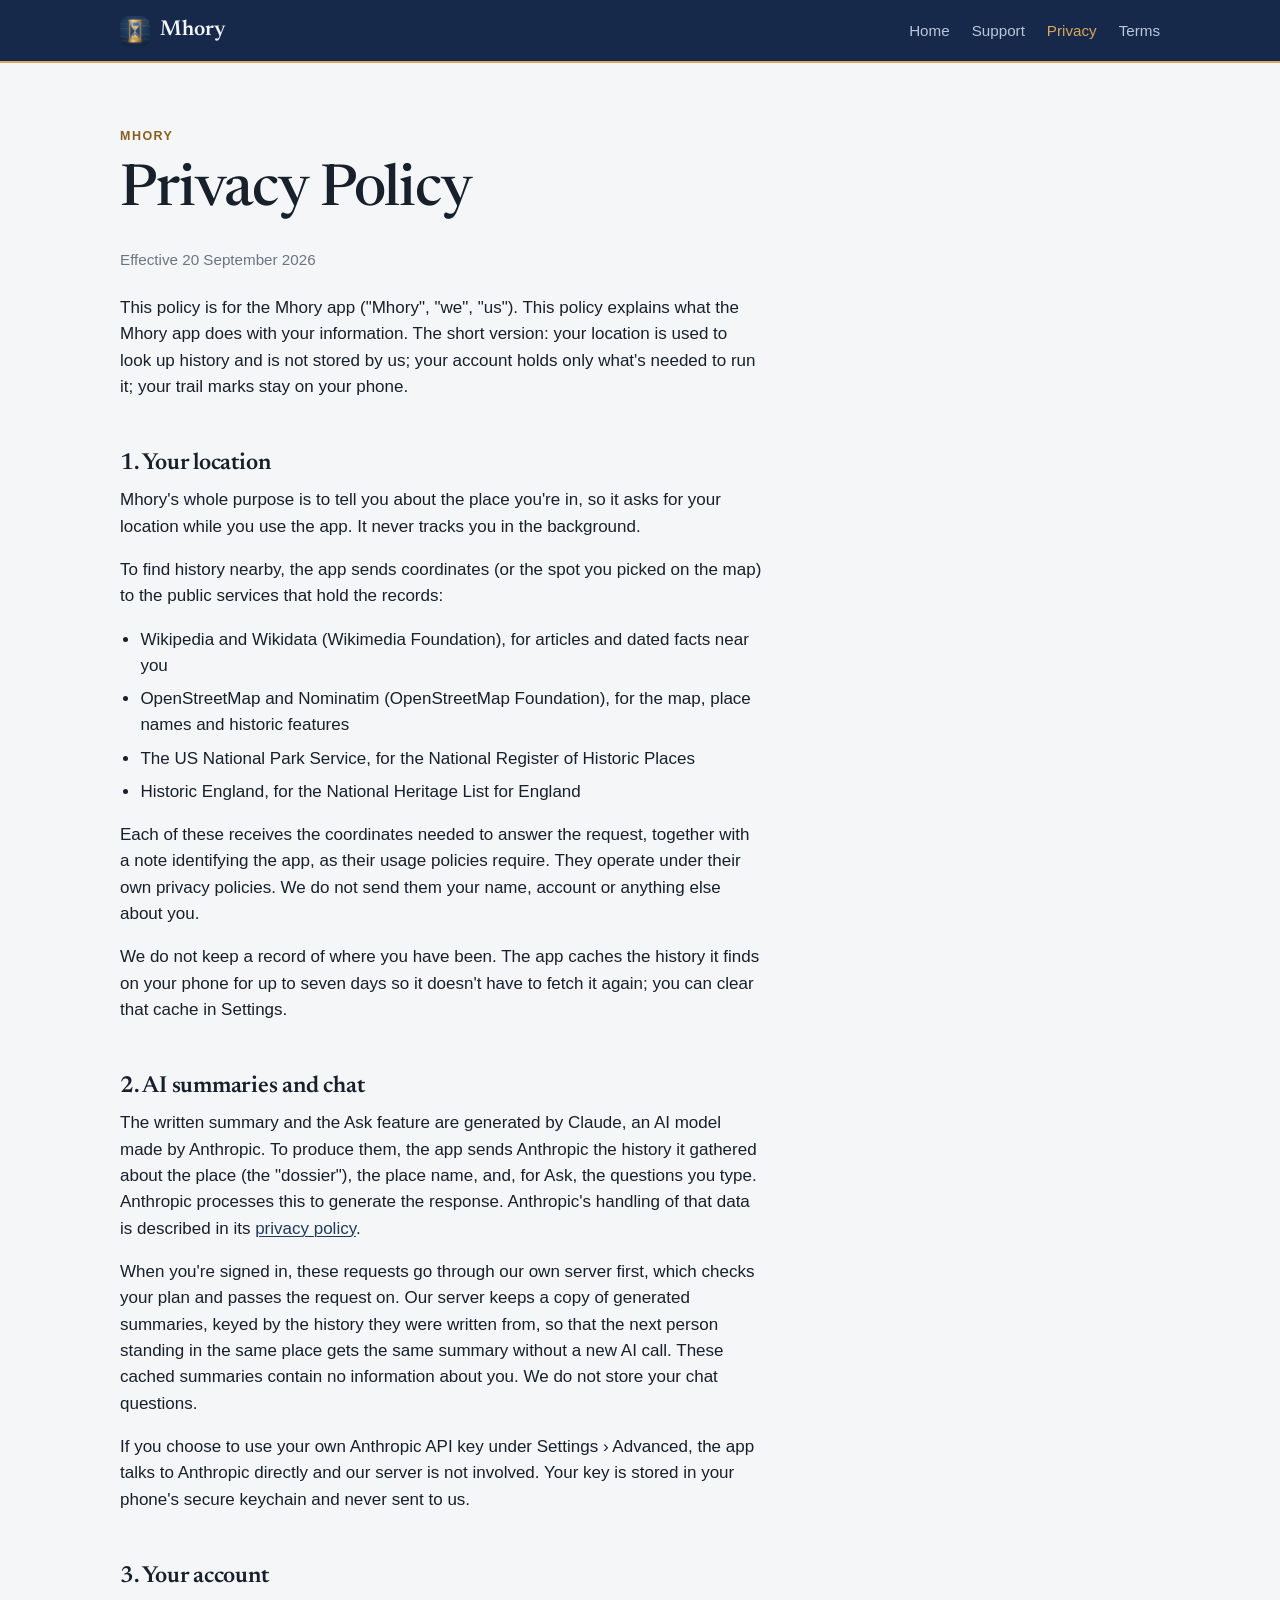
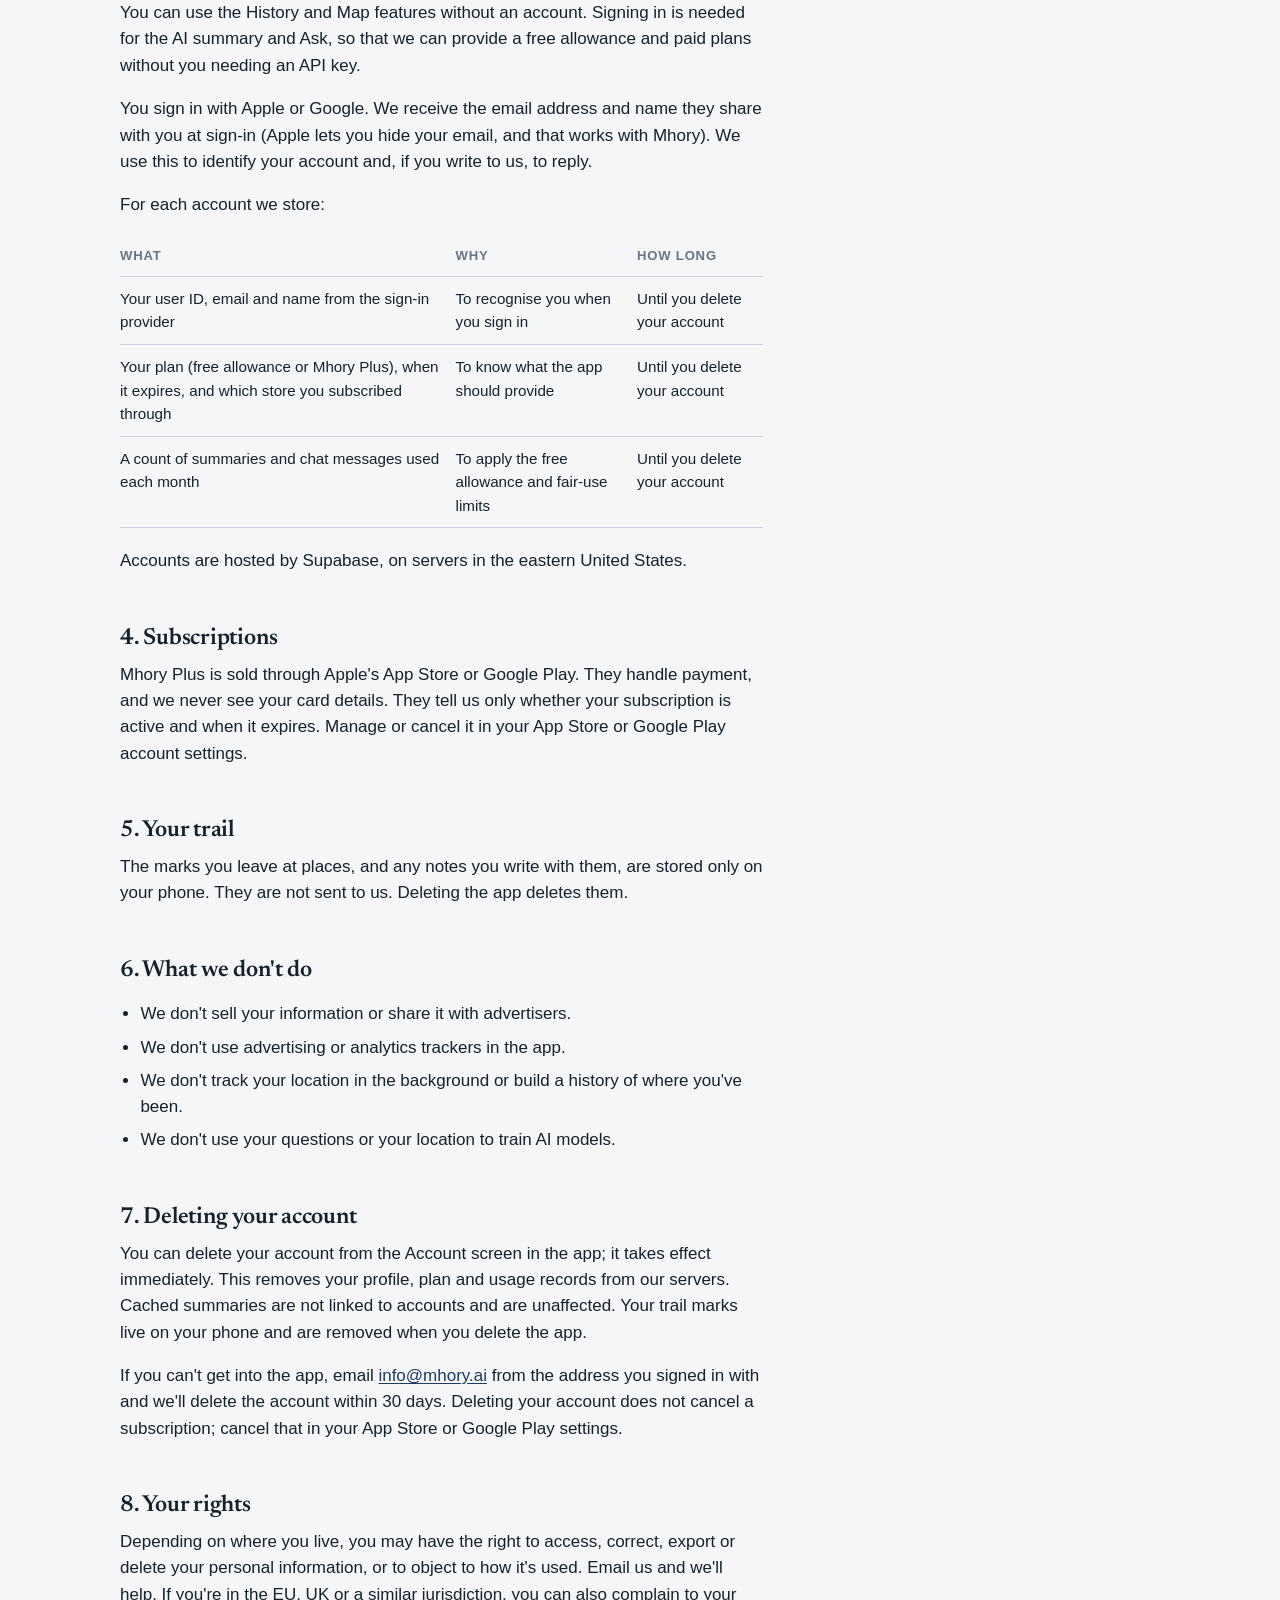
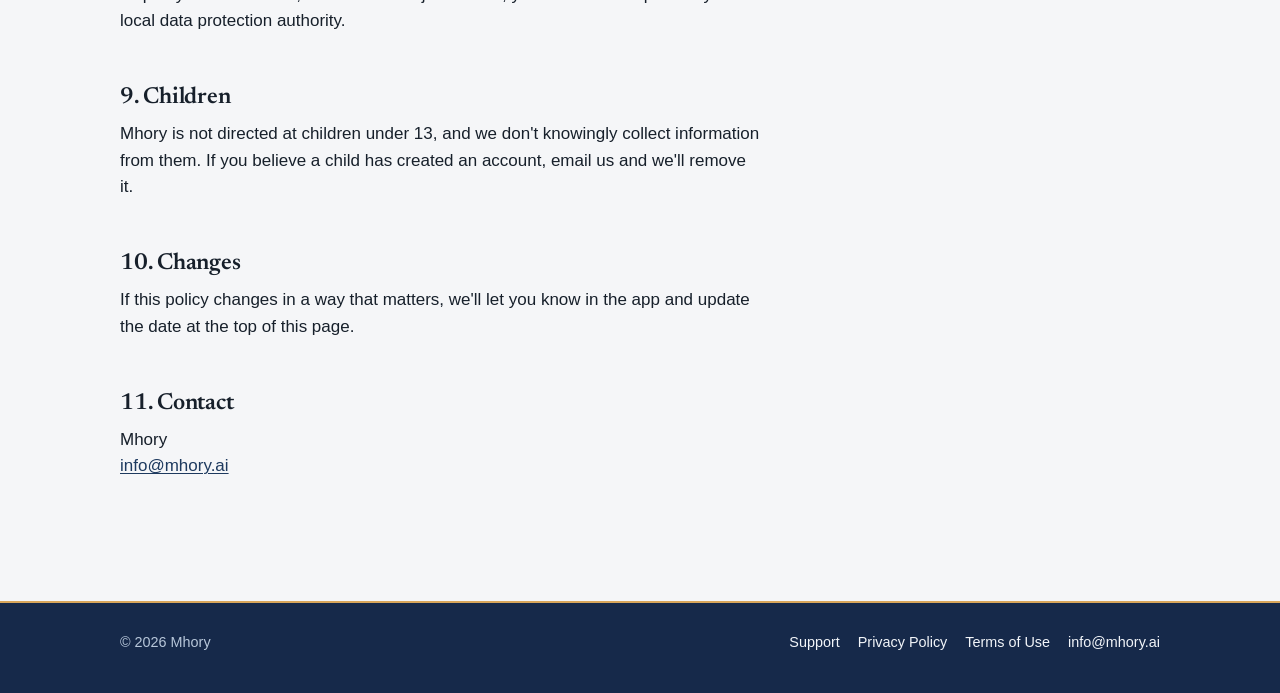
==== privacy.html @ 494e183d "Mhory launch site Co-Authored-By: Claude Fable 5.1 <noreply@anthropic.com>" ====
<!doctype html>
<html lang="en">
<head>
  <meta charset="utf-8">
  <meta name="viewport" content="width=device-width, initial-scale=1, viewport-fit=cover">
  <title>Privacy Policy — Mhory</title>
  <meta name="description" content="How Mhory handles your location, account and questions.">
  <meta name="theme-color" content="#1e3a5f">
  <link rel="canonical" href="https://mhory.ai/privacy.html">
  <link rel="icon" href="assets/favicon-64.png" sizes="64x64">
  <link rel="apple-touch-icon" href="assets/apple-touch-icon.png">
  <link rel="preconnect" href="https://fonts.googleapis.com">
  <link rel="preconnect" href="https://fonts.gstatic.com" crossorigin>
  <link href="https://fonts.googleapis.com/css2?family=Newsreader:opsz,wght@6..72,500;6..72,600&display=swap" rel="stylesheet">
  <link rel="stylesheet" href="site.css">
</head>
<body>

<header class="band">
  <nav class="wrap nav" aria-label="Site">
    <a class="brand" href="index.html"><img src="assets/favicon-64.png" alt="" width="30" height="30">Mhory</a>
    <ul>
      <li><a href="index.html">Home</a></li>
      <li><a href="support.html">Support</a></li>
      <li><a href="privacy.html" aria-current="page">Privacy</a></li>
      <li><a href="terms.html">Terms</a></li>
    </ul>
  </nav>
</header>

<main class="wrap">
  <div class="page-head">
    <p class="eyebrow">Mhory</p>
    <h1>Privacy Policy</h1>
    <p class="meta">Effective 20 September 2026</p>
  </div>

  <div class="prose legal">
    <p>This policy is for the Mhory app ("Mhory", "we", "us"). This policy explains what the Mhory app does with your information. The short version: your location is used to look up history and is not stored by us; your account holds only what's needed to run it; your trail marks stay on your phone.</p>

    <h2>1. Your location</h2>
    <p>Mhory's whole purpose is to tell you about the place you're in, so it asks for your location while you use the app. It never tracks you in the background.</p>
    <p>To find history nearby, the app sends coordinates (or the spot you picked on the map) to the public services that hold the records:</p>
    <ul>
      <li>Wikipedia and Wikidata (Wikimedia Foundation), for articles and dated facts near you</li>
      <li>OpenStreetMap and Nominatim (OpenStreetMap Foundation), for the map, place names and historic features</li>
      <li>The US National Park Service, for the National Register of Historic Places</li>
      <li>Historic England, for the National Heritage List for England</li>
    </ul>
    <p>Each of these receives the coordinates needed to answer the request, together with a note identifying the app, as their usage policies require. They operate under their own privacy policies. We do not send them your name, account or anything else about you.</p>
    <p>We do not keep a record of where you have been. The app caches the history it finds on your phone for up to seven days so it doesn't have to fetch it again; you can clear that cache in Settings.</p>

    <h2>2. AI summaries and chat</h2>
    <p>The written summary and the Ask feature are generated by Claude, an AI model made by Anthropic. To produce them, the app sends Anthropic the history it gathered about the place (the "dossier"), the place name, and, for Ask, the questions you type. Anthropic processes this to generate the response. Anthropic's handling of that data is described in its <a href="https://www.anthropic.com/privacy" rel="noopener">privacy policy</a>.</p>
    <p>When you're signed in, these requests go through our own server first, which checks your plan and passes the request on. Our server keeps a copy of generated summaries, keyed by the history they were written from, so that the next person standing in the same place gets the same summary without a new AI call. These cached summaries contain no information about you. We do not store your chat questions.</p>
    <p>If you choose to use your own Anthropic API key under Settings › Advanced, the app talks to Anthropic directly and our server is not involved. Your key is stored in your phone's secure keychain and never sent to us.</p>

    <h2>3. Your account</h2>
    <p>You can use the History and Map features without an account. Signing in is needed for the AI summary and Ask, so that we can provide a free allowance and paid plans without you needing an API key.</p>
    <p>You sign in with Apple or Google. We receive the email address and name they share with you at sign-in (Apple lets you hide your email, and that works with Mhory). We use this to identify your account and, if you write to us, to reply.</p>
    <p>For each account we store:</p>
    <table>
      <tr><th>What</th><th>Why</th><th>How long</th></tr>
      <tr><td>Your user ID, email and name from the sign-in provider</td><td>To recognise you when you sign in</td><td>Until you delete your account</td></tr>
      <tr><td>Your plan (free allowance or Mhory Plus), when it expires, and which store you subscribed through</td><td>To know what the app should provide</td><td>Until you delete your account</td></tr>
      <tr><td>A count of summaries and chat messages used each month</td><td>To apply the free allowance and fair-use limits</td><td>Until you delete your account</td></tr>
    </table>
    <p>Accounts are hosted by Supabase, on servers in the eastern United States.</p>

    <h2>4. Subscriptions</h2>
    <p>Mhory Plus is sold through Apple's App Store or Google Play. They handle payment, and we never see your card details. They tell us only whether your subscription is active and when it expires. Manage or cancel it in your App Store or Google Play account settings.</p>

    <h2>5. Your trail</h2>
    <p>The marks you leave at places, and any notes you write with them, are stored only on your phone. They are not sent to us. Deleting the app deletes them.</p>

    <h2>6. What we don't do</h2>
    <ul>
      <li>We don't sell your information or share it with advertisers.</li>
      <li>We don't use advertising or analytics trackers in the app.</li>
      <li>We don't track your location in the background or build a history of where you've been.</li>
      <li>We don't use your questions or your location to train AI models.</li>
    </ul>

    <h2>7. Deleting your account</h2>
    <p>You can delete your account from the Account screen in the app; it takes effect immediately. This removes your profile, plan and usage records from our servers. Cached summaries are not linked to accounts and are unaffected. Your trail marks live on your phone and are removed when you delete the app.</p>
    <p>If you can't get into the app, email <a href="mailto:info@mhory.ai">info@mhory.ai</a> from the address you signed in with and we'll delete the account within 30 days. Deleting your account does not cancel a subscription; cancel that in your App Store or Google Play settings.</p>

    <h2>8. Your rights</h2>
    <p>Depending on where you live, you may have the right to access, correct, export or delete your personal information, or to object to how it's used. Email us and we'll help. If you're in the EU, UK or a similar jurisdiction, you can also complain to your local data protection authority.</p>

    <h2>9. Children</h2>
    <p>Mhory is not directed at children under 13, and we don't knowingly collect information from them. If you believe a child has created an account, email us and we'll remove it.</p>

    <h2>10. Changes</h2>
    <p>If this policy changes in a way that matters, we'll let you know in the app and update the date at the top of this page.</p>

    <h2>11. Contact</h2>
    <p>Mhory<br><a href="mailto:info@mhory.ai">info@mhory.ai</a></p>
  </div>
</main>

<footer class="foot">
  <div class="wrap">
    <span>&copy; 2026 Mhory</span>
    <ul>
      <li><a href="support.html">Support</a></li>
      <li><a href="privacy.html">Privacy Policy</a></li>
      <li><a href="terms.html">Terms of Use</a></li>
      <li><a href="mailto:info@mhory.ai">info@mhory.ai</a></li>
    </ul>
  </div>
</footer>

</body>
</html>
---- site.css ----
/* Mhory site — Archive Blue, matching lib/core/theme.dart and docs/design.md. */

:root {
  --ink-blue: #1e3a5f;
  --ink-blue-deep: #16294a;
  --slate: #4e6e8e;
  --brass: #b08034;
  --brass-deep: #8a5e1e;
  --brass-light: #d9a65b;
  --ink: #17202b;
  --paper: #f5f6f8;
  --paper-low: #eef1f5;
  --card: #e7eaf0;
  --tint: #d6e3f3;
  --on-tint: #0b1b2e;
  --muted: #444e5c;
  --outline: #6a7484;
  --hairline: #c8cfd9;
  --on-band: #f2f5f9;
  --on-band-muted: #b8c7da;

  --serif: "Newsreader", "Iowan Old Style", "Palatino Linotype", Georgia, serif;
  --sans: -apple-system, BlinkMacSystemFont, "Segoe UI", Roboto, "Helvetica Neue", Arial, sans-serif;
  --radius: 16px;
  --measure: 68ch;
}

@media (prefers-color-scheme: dark) {
  :root {
    --ink-blue: #86add8;
    --ink-blue-deep: #16294a;
    --brass: #d9a65b;
    --brass-deep: #d9a65b;
    --ink: #e6eaf0;
    --paper: #0f1621;
    --paper-low: #141c29;
    --card: #182131;
    --tint: #2a4a70;
    --on-tint: #d6e3f3;
    --muted: #b7c2d1;
    --outline: #93a0b3;
    --hairline: #2c3a4e;
  }
}

* { box-sizing: border-box; }

html { -webkit-text-size-adjust: 100%; }

body {
  margin: 0;
  background: var(--paper);
  color: var(--ink);
  font-family: var(--sans);
  font-size: 17px;
  line-height: 1.55;
}

a { color: var(--ink-blue); text-decoration-thickness: 1px; text-underline-offset: 2px; }
a:hover { color: var(--brass-deep); }

h1, h2, h3 {
  font-family: var(--serif);
  font-weight: 600;
  letter-spacing: -0.01em;
  line-height: 1.15;
  margin: 0 0 0.4em;
}
h1 { font-size: clamp(2.4rem, 6vw, 3.6rem); font-weight: 500; letter-spacing: -0.02em; }
h2 { font-size: clamp(1.7rem, 3.5vw, 2.2rem); }
h3 { font-size: 1.3rem; }

p { margin: 0 0 1em; }
p.lede { font-size: 1.2rem; color: var(--muted); max-width: 40ch; }

.wrap { width: min(100% - 40px, 1040px); margin-inline: auto; }
.prose { max-width: var(--measure); }

/* Band: the ink-blue header with the brass rule, as in the app. */
.band {
  background: var(--ink-blue-deep);
  color: var(--on-band);
  border-bottom: 2px solid var(--brass-light);
}
.band a { color: var(--on-band); text-decoration: none; }
.band a:hover { color: var(--brass-light); }

.nav {
  display: flex;
  align-items: center;
  justify-content: space-between;
  gap: 24px;
  padding: 14px 0;
}
.brand {
  display: inline-flex;
  align-items: center;
  gap: 10px;
  font-family: var(--serif);
  font-size: 1.35rem;
  font-weight: 600;
}
.brand img { width: 30px; height: 30px; border-radius: 8px; }
.nav ul {
  display: flex;
  gap: 22px;
  list-style: none;
  margin: 0;
  padding: 0;
  font-size: 0.95rem;
  color: var(--on-band-muted);
}
.nav ul a { color: inherit; }
.nav ul a[aria-current="page"] { color: var(--brass-light); }

/* Hero */
.hero {
  display: grid;
  grid-template-columns: 1fr auto;
  gap: 48px;
  align-items: center;
  padding: clamp(48px, 9vw, 112px) 0;
}
.hero p.lede { max-width: 46ch; }
.hero-icon {
  width: clamp(160px, 24vw, 240px);
  height: auto;
  border-radius: 22%;
  box-shadow: 0 24px 60px rgba(11, 27, 46, 0.28);
}
.hero .rule { width: 56px; height: 3px; background: var(--brass); border: 0; margin: 0 0 20px; }

.stores { display: flex; flex-wrap: wrap; gap: 12px; margin-top: 28px; }
.store {
  display: inline-flex;
  align-items: center;
  gap: 10px;
  padding: 12px 18px;
  border-radius: 12px;
  background: var(--ink);
  color: var(--paper);
  text-decoration: none;
  font-weight: 600;
  font-size: 0.95rem;
  line-height: 1.1;
}
.store small { display: block; font-weight: 400; font-size: 0.72rem; opacity: 0.8; }
.store svg { width: 22px; height: 22px; fill: currentColor; }
.store.soon { background: transparent; color: var(--muted); border: 1px solid var(--hairline); cursor: default; }

/* Sections */
.section { padding: clamp(40px, 7vw, 80px) 0; border-top: 1px solid var(--hairline); }
.section .wrap > h2 { margin-bottom: 0.6em; }
.eyebrow {
  font-size: 0.78rem;
  font-weight: 600;
  letter-spacing: 0.12em;
  text-transform: uppercase;
  color: var(--brass-deep);
  margin: 0 0 12px;
}

/* Numbered steps: what the app does, in order. */
.steps { display: grid; gap: 28px; max-width: 760px; margin-top: 8px; }
.step { display: grid; grid-template-columns: 44px 1fr; gap: 20px; }
.step-n {
  width: 44px; height: 44px;
  border-radius: 12px;
  background: var(--tint);
  color: var(--on-tint);
  display: grid; place-items: center;
  font-family: var(--serif);
  font-weight: 600;
  font-size: 1.3rem;
}
.step h3 { margin-bottom: 4px; }
.step p { margin: 0; color: var(--muted); }

/* The three views, as columns divided by hairlines rather than cards. */
.views { display: grid; grid-template-columns: repeat(3, 1fr); margin-top: 8px; }
.view { padding: 4px 28px; border-left: 1px solid var(--hairline); }
.view:first-child { padding-left: 0; border-left: 0; }
.view h3 { color: var(--ink-blue); margin-bottom: 6px; }
.view p { margin: 0; color: var(--muted); }

/* The dig: one place read down through time. */

.strata {
  list-style: none;
  margin: 32px 0 0;
  padding: 0;
  position: relative;
  max-width: 760px;
}
.strata::before {
  content: "";
  position: absolute;
  left: 118px;
  top: 8px;
  bottom: 8px;
  width: 2px;
  background: var(--hairline);
}
.stratum {
  display: grid;
  grid-template-columns: 104px 1fr;
  gap: 32px;
  position: relative;
  padding: 0 0 40px;
}
.stratum:last-child { padding-bottom: 0; }
.stratum::before {
  content: "";
  position: absolute;
  left: 113px;
  top: 8px;
  width: 12px;
  height: 12px;
  border-radius: 50%;
  background: var(--ink-blue);
  box-shadow: 0 0 0 4px var(--paper);
}
.stratum.you::before { background: var(--brass); width: 14px; height: 14px; left: 112px; top: 7px; }
.year {
  font-family: var(--serif);
  font-weight: 500;
  font-size: 1.15rem;
  color: var(--ink-blue);
  text-align: right;
  line-height: 1.6;
  white-space: nowrap;
}
.stratum.you .year { color: var(--brass-deep); }
.stratum h3 { font-size: 1.35rem; margin-bottom: 6px; }
.stratum p { margin: 0; color: var(--muted); }
.stratum.you .stratum-body { border-left: 3px solid var(--brass); padding-left: 16px; margin-left: -19px; }
.stratum.you h3 { color: var(--brass-deep); }

/* Long-form pages */
.page-head { padding: clamp(36px, 6vw, 64px) 0 8px; }
.page-head .meta { color: var(--outline); font-size: 0.95rem; }
.legal { padding-bottom: 64px; }
.legal h2 { font-size: 1.45rem; margin-top: 2.2em; }
.legal h3 { font-size: 1.1rem; font-family: var(--sans); font-weight: 600; margin-top: 1.6em; }
.legal ul { padding-left: 1.2em; }
.legal li { margin-bottom: 0.4em; }
.legal table { border-collapse: collapse; width: 100%; font-size: 0.95rem; margin: 12px 0 20px; }
.legal th, .legal td { text-align: left; vertical-align: top; padding: 10px 12px 10px 0; border-bottom: 1px solid var(--hairline); }
.legal th { color: var(--outline); font-weight: 600; font-size: 0.82rem; letter-spacing: 0.06em; text-transform: uppercase; }
.note {
  background: var(--card);
  border-left: 3px solid var(--brass);
  border-radius: 0 12px 12px 0;
  padding: 14px 18px;
  margin: 20px 0;
}
.note p:last-child { margin: 0; }

.faq dt { font-weight: 600; margin-top: 1.4em; }
.faq dd { margin: 0.3em 0 0; color: var(--muted); }

/* Footer */
.foot {
  margin-top: 40px;
  padding: 28px 0 40px;
  border-top: 2px solid var(--brass-light);
  background: var(--ink-blue-deep);
  color: var(--on-band-muted);
  font-size: 0.9rem;
}
.foot .wrap { display: flex; flex-wrap: wrap; justify-content: space-between; gap: 16px 32px; }
.foot a { color: var(--on-band); text-decoration: none; }
.foot a:hover { color: var(--brass-light); }
.foot ul { display: flex; flex-wrap: wrap; gap: 18px; list-style: none; margin: 0; padding: 0; }

@media (max-width: 760px) {
  .hero { grid-template-columns: 1fr; gap: 28px; }
  .hero > div:first-child { order: 2; }
  .hero-icon { width: 128px; }
  .views { grid-template-columns: 1fr; gap: 24px; }
  .view { padding: 0; border-left: 0; }
  .strata::before { left: 5px; }
  .stratum { grid-template-columns: 1fr; gap: 4px; padding-left: 28px; }
  .stratum::before { left: 0; }
  .stratum.you::before { left: -1px; }
  .year { text-align: left; }
  .stratum.you .stratum-body { margin-left: 0; }
  .nav { flex-direction: column; align-items: flex-start; gap: 10px; }
}
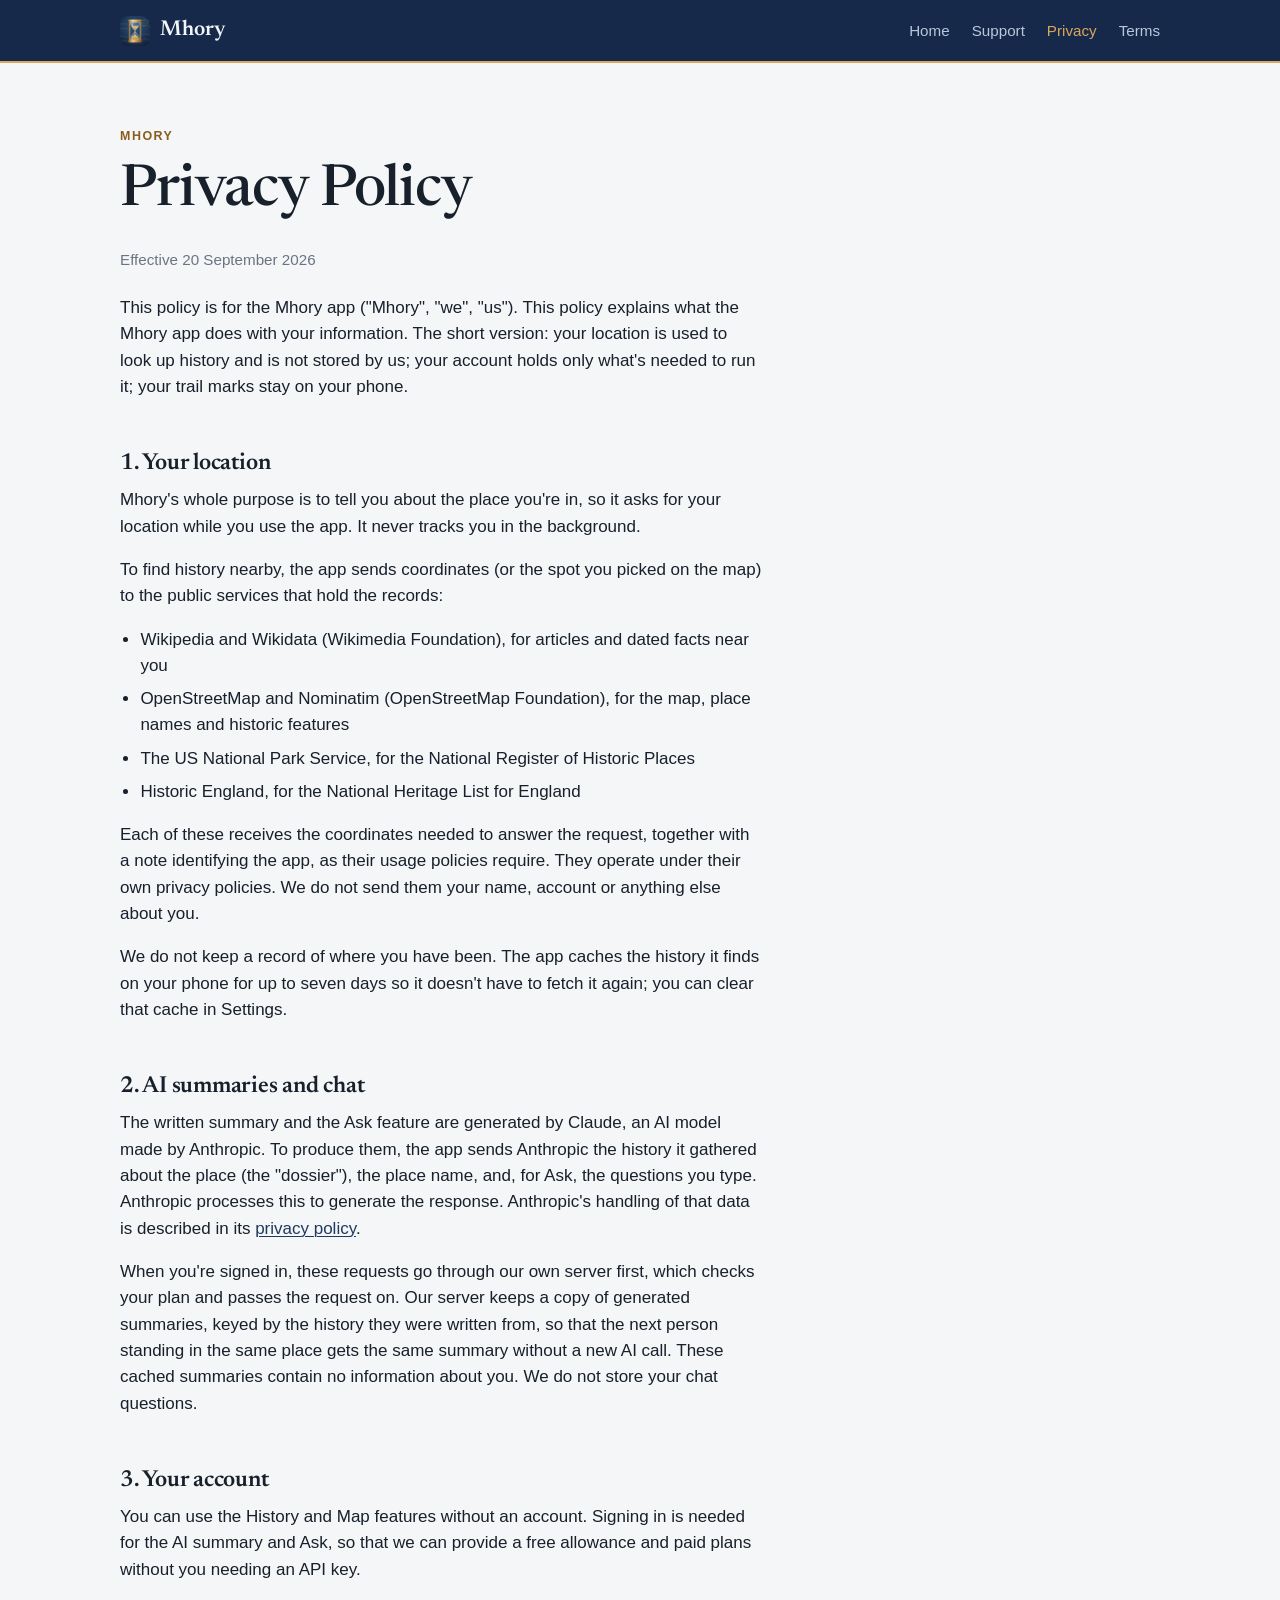
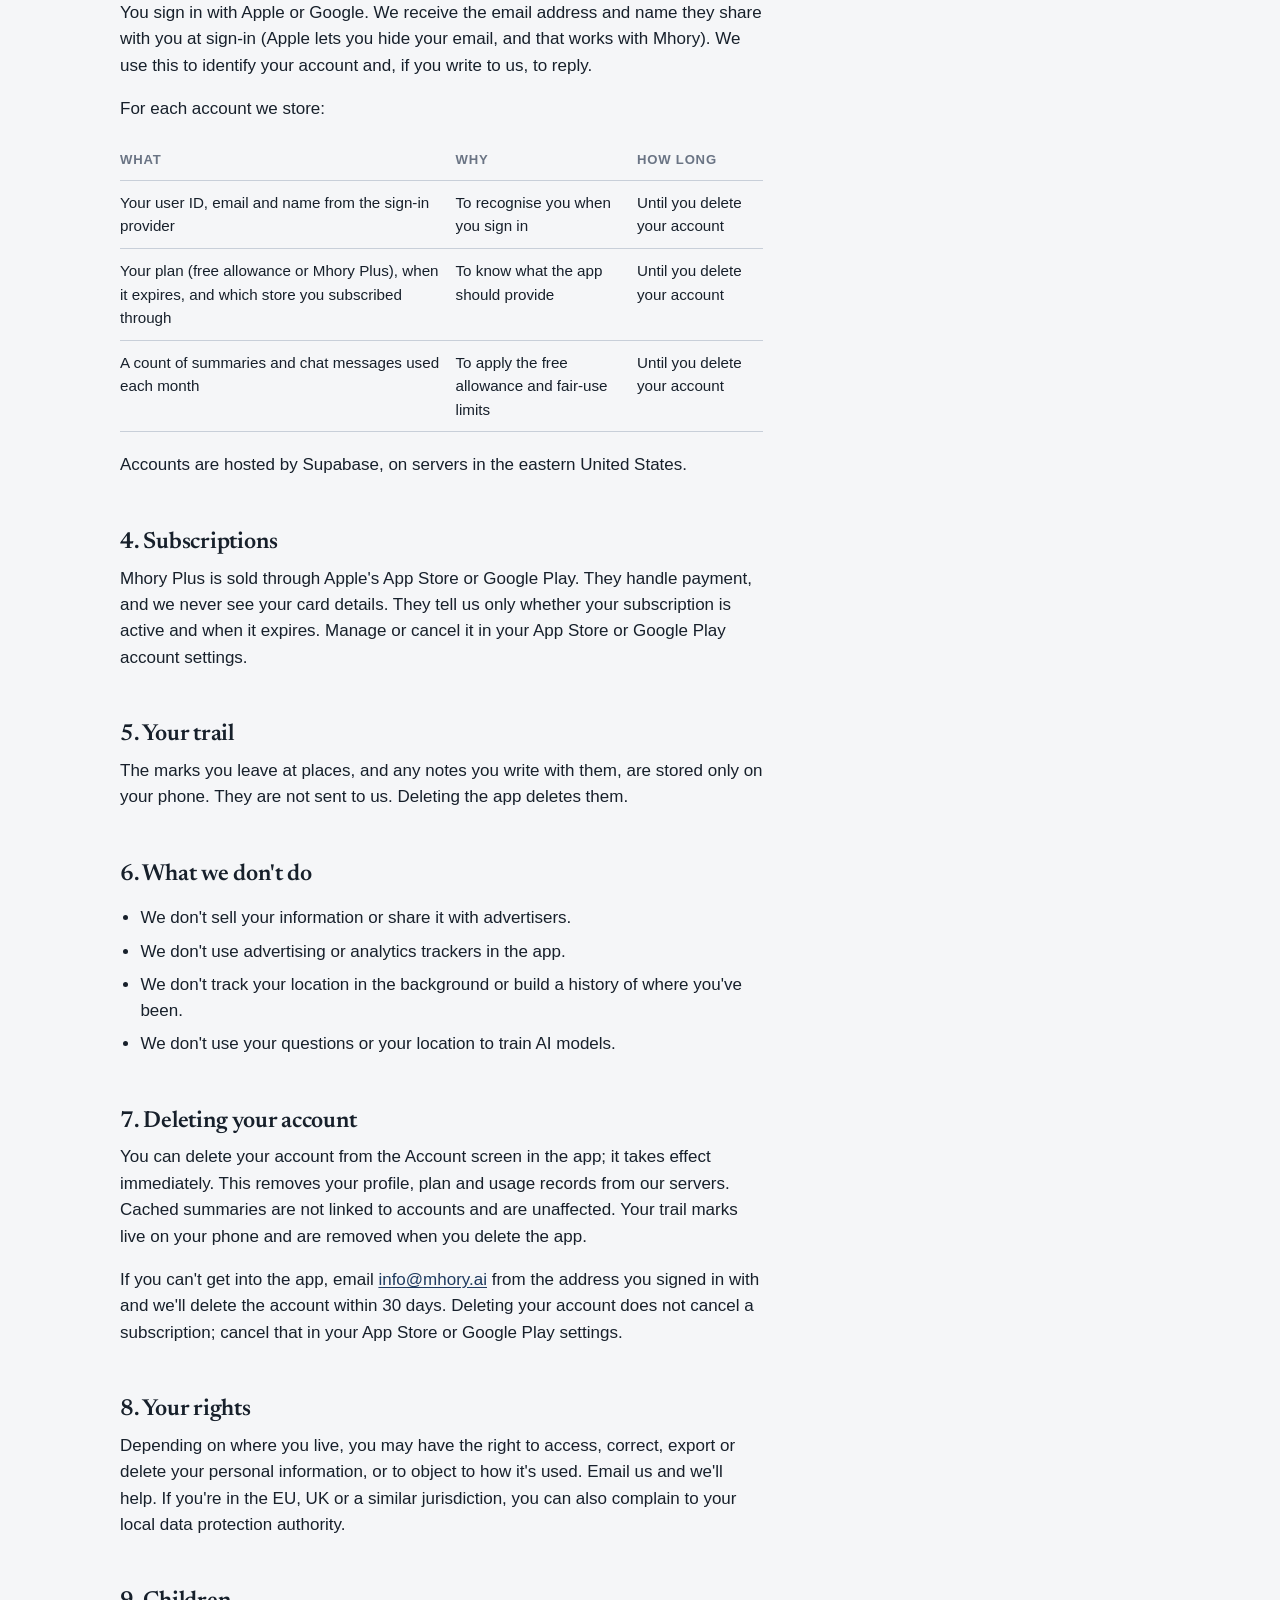
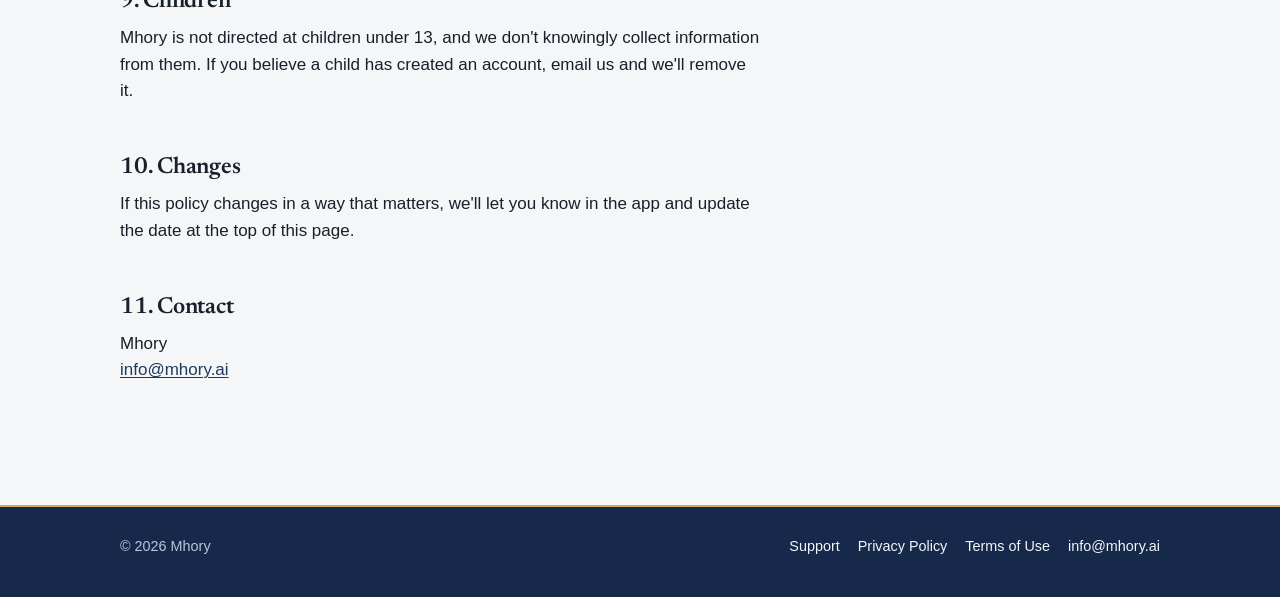
==== commit a5b34995: "Privacy: drop the bring-your-own-key paragraph; store builds no longer offer it" ====
--- a/privacy.html
+++ b/privacy.html
@@ -53,7 +53,6 @@
     <h2>2. AI summaries and chat</h2>
     <p>The written summary and the Ask feature are generated by Claude, an AI model made by Anthropic. To produce them, the app sends Anthropic the history it gathered about the place (the "dossier"), the place name, and, for Ask, the questions you type. Anthropic processes this to generate the response. Anthropic's handling of that data is described in its <a href="https://www.anthropic.com/privacy" rel="noopener">privacy policy</a>.</p>
     <p>When you're signed in, these requests go through our own server first, which checks your plan and passes the request on. Our server keeps a copy of generated summaries, keyed by the history they were written from, so that the next person standing in the same place gets the same summary without a new AI call. These cached summaries contain no information about you. We do not store your chat questions.</p>
-    <p>If you choose to use your own Anthropic API key under Settings › Advanced, the app talks to Anthropic directly and our server is not involved. Your key is stored in your phone's secure keychain and never sent to us.</p>
 
     <h2>3. Your account</h2>
     <p>You can use the History and Map features without an account. Signing in is needed for the AI summary and Ask, so that we can provide a free allowance and paid plans without you needing an API key.</p>
--- a/site.css
+++ b/site.css
@@ -122,12 +122,27 @@
   padding: clamp(48px, 9vw, 112px) 0;
 }
 .hero p.lede { max-width: 46ch; }
-.hero-icon {
-  width: clamp(160px, 24vw, 240px);
+
+/* Phone: a screenshot in a plain dark bezel. The image is 1206x2622, so the
+   bezel's radius scales with its width to keep the corners in proportion. */
+.phone {
+  --w: 300px;
+  width: var(--w);
+  max-width: 100%;
+  margin: 0;
+  padding: calc(var(--w) * 0.03);
+  border-radius: calc(var(--w) * 0.16);
+  background: #0d1420;
+  box-shadow: 0 24px 60px rgba(11, 27, 46, 0.32), inset 0 0 0 1px rgba(255, 255, 255, 0.08);
+}
+.phone img {
+  display: block;
+  width: 100%;
   height: auto;
-  border-radius: 22%;
-  box-shadow: 0 24px 60px rgba(11, 27, 46, 0.28);
-}
+  border-radius: calc(var(--w) * 0.13);
+  background: var(--paper);
+}
+.hero-phone { --w: clamp(220px, 26vw, 300px); }
 .hero .rule { width: 56px; height: 3px; background: var(--brass); border: 0; margin: 0 0 20px; }
 
 .stores { display: flex; flex-wrap: wrap; gap: 12px; margin-top: 28px; }
@@ -180,8 +195,39 @@
 .views { display: grid; grid-template-columns: repeat(3, 1fr); margin-top: 8px; }
 .view { padding: 4px 28px; border-left: 1px solid var(--hairline); }
 .view:first-child { padding-left: 0; border-left: 0; }
+.view .phone { --w: 100%; margin-bottom: 22px; }
 .view h3 { color: var(--ink-blue); margin-bottom: 6px; }
 .view p { margin: 0; color: var(--muted); }
+
+/* Tiles: short facts laid out side by side. */
+.tiles {
+  display: grid;
+  grid-template-columns: repeat(auto-fit, minmax(200px, 1fr));
+  gap: 14px;
+  margin: 24px 0;
+}
+.tile {
+  background: var(--card);
+  border-radius: var(--radius);
+  padding: 18px 20px 16px;
+  display: flex;
+  flex-direction: column;
+}
+.tile h3 { font-size: 1.15rem; margin-bottom: 6px; }
+.tile p { margin: 0; color: var(--muted); font-size: 0.95rem; }
+.tile-k {
+  font-size: 0.74rem;
+  font-weight: 600;
+  letter-spacing: 0.1em;
+  text-transform: uppercase;
+  color: var(--outline);
+  margin-bottom: 8px;
+}
+.tile-by { margin-top: auto; padding-top: 12px; font-size: 0.8rem; color: var(--outline); }
+.tile.plus { border-top: 3px solid var(--brass); }
+.tile.plus .tile-k { color: var(--brass-deep); }
+.plans { grid-template-columns: repeat(auto-fit, minmax(220px, 1fr)); }
+.sources { grid-template-columns: repeat(auto-fit, minmax(180px, 1fr)); }
 
 /* The dig: one place read down through time. */
 
@@ -276,7 +322,8 @@
 @media (max-width: 760px) {
   .hero { grid-template-columns: 1fr; gap: 28px; }
   .hero > div:first-child { order: 2; }
-  .hero-icon { width: 128px; }
+  .hero-phone { --w: 200px; margin-inline: auto; }
+  .view .phone { --w: 240px; margin-inline: auto; }
   .views { grid-template-columns: 1fr; gap: 24px; }
   .view { padding: 0; border-left: 0; }
   .strata::before { left: 5px; }
